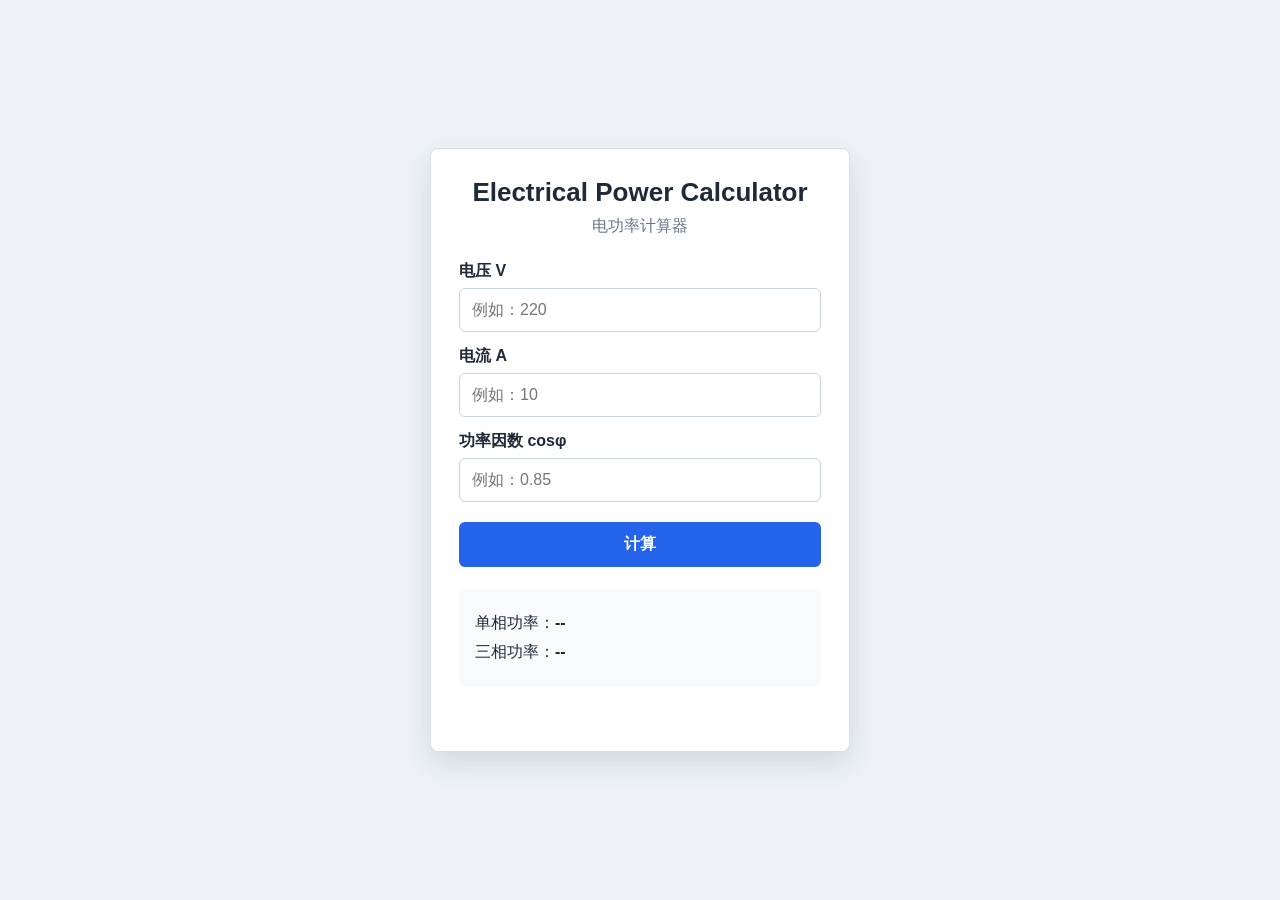
==== index.html @ 13ccb3d9 "Add electrical power calculator" ====
<!DOCTYPE html>
<html lang="zh-CN">
<head>
  <meta charset="UTF-8">
  <meta name="viewport" content="width=device-width, initial-scale=1.0">
  <title>Electrical Power Calculator</title>
  <link rel="stylesheet" href="style.css">
</head>
<body>
  <main class="app">
    <section class="calculator">
      <h1>Electrical Power Calculator</h1>
      <p class="subtitle">电功率计算器</p>

      <!-- 输入区域：用户填写电压、电流和功率因数 -->
      <label for="voltage">电压 V</label>
      <input id="voltage" type="number" min="0" step="0.01" placeholder="例如：220">

      <label for="current">电流 A</label>
      <input id="current" type="number" min="0" step="0.01" placeholder="例如：10">

      <label for="powerFactor">功率因数 cosφ</label>
      <input id="powerFactor" type="number" min="0" max="1" step="0.01" placeholder="例如：0.85">

      <button id="calculateBtn" type="button">计算</button>

      <!-- 结果区域：显示单相功率和三相功率 -->
      <div class="result">
        <p>单相功率：<strong id="singlePhasePower">--</strong></p>
        <p>三相功率：<strong id="threePhasePower">--</strong></p>
      </div>

      <p id="message" class="message"></p>
    </section>
  </main>

  <script src="script.js"></script>
</body>
</html>
---- style.css ----
* {
  box-sizing: border-box;
}

body {
  margin: 0;
  min-height: 100vh;
  font-family: Arial, "Microsoft YaHei", sans-serif;
  color: #1f2937;
  background: #eef2f7;
}

.app {
  min-height: 100vh;
  display: flex;
  align-items: center;
  justify-content: center;
  padding: 24px;
}

.calculator {
  width: 100%;
  max-width: 420px;
  padding: 28px;
  border: 1px solid #d8dee8;
  border-radius: 8px;
  background: #ffffff;
  box-shadow: 0 12px 28px rgba(31, 41, 55, 0.12);
}

h1 {
  margin: 0;
  font-size: 26px;
  text-align: center;
}

.subtitle {
  margin: 8px 0 24px;
  color: #64748b;
  text-align: center;
}

label {
  display: block;
  margin: 14px 0 6px;
  font-weight: 700;
}

input {
  width: 100%;
  padding: 12px;
  border: 1px solid #cbd5e1;
  border-radius: 6px;
  font-size: 16px;
}

input:focus {
  outline: 2px solid #2563eb;
  border-color: #2563eb;
}

button {
  width: 100%;
  margin-top: 20px;
  padding: 12px;
  border: 0;
  border-radius: 6px;
  color: #ffffff;
  background: #2563eb;
  font-size: 16px;
  font-weight: 700;
  cursor: pointer;
}

button:hover {
  background: #1d4ed8;
}

.result {
  margin-top: 22px;
  padding: 16px;
  border-radius: 6px;
  background: #f8fafc;
}

.result p {
  margin: 8px 0;
}

.message {
  min-height: 22px;
  margin: 14px 0 0;
  color: #dc2626;
  text-align: center;
}
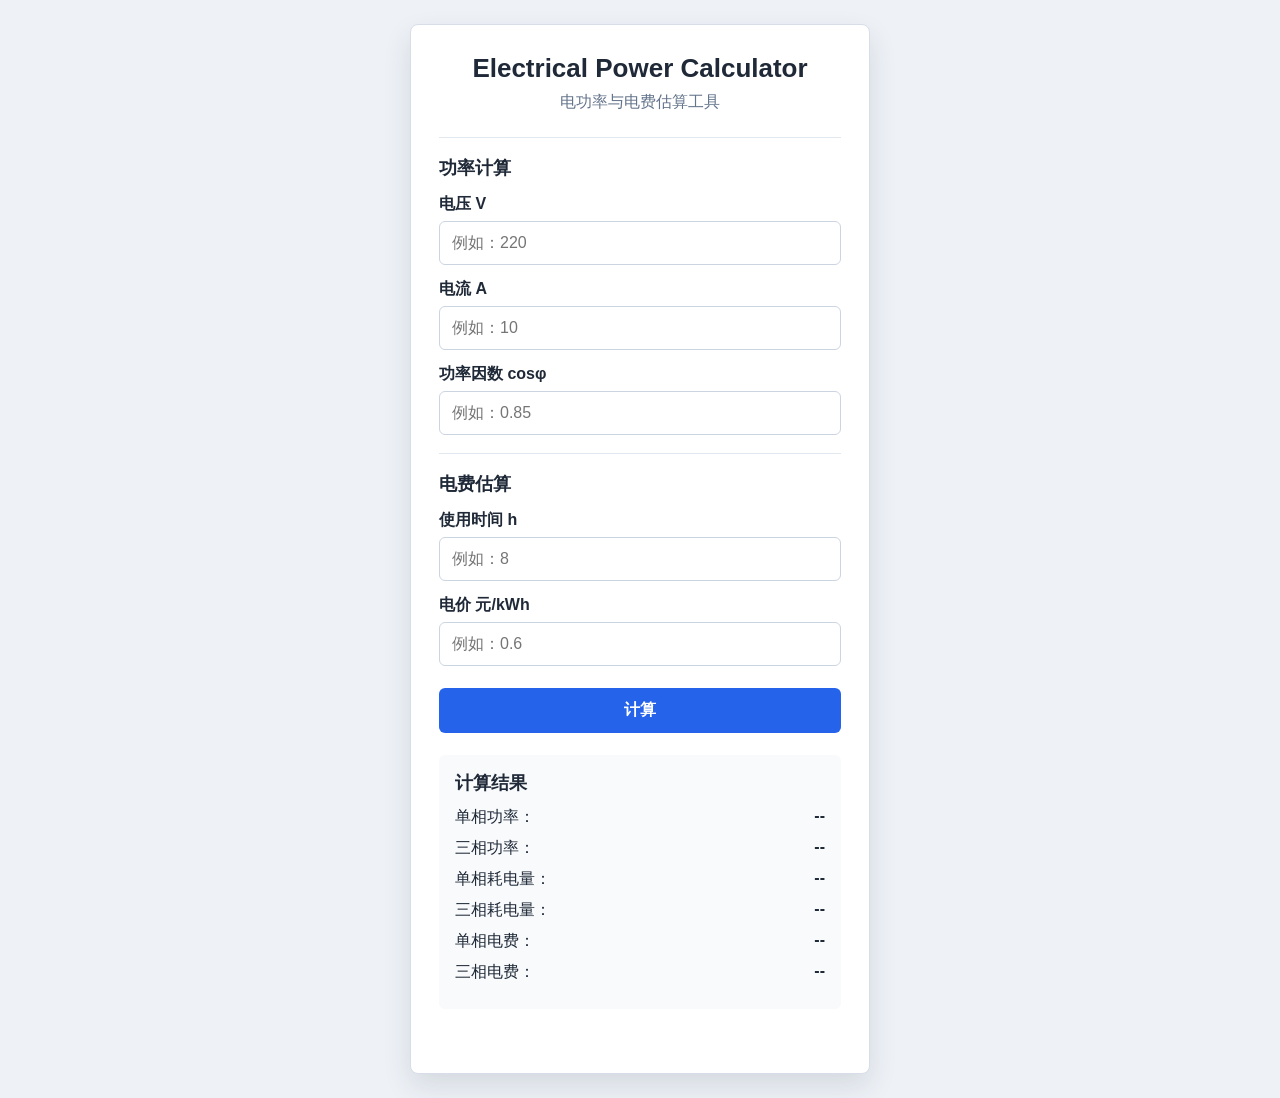
==== commit e6fe0494: "Add electricity cost calculation" ====
--- a/index.html
+++ b/index.html
@@ -10,24 +10,44 @@
   <main class="app">
     <section class="calculator">
       <h1>Electrical Power Calculator</h1>
-      <p class="subtitle">电功率计算器</p>
+      <p class="subtitle">电功率与电费估算工具</p>
 
-      <!-- 输入区域：用户填写电压、电流和功率因数 -->
-      <label for="voltage">电压 V</label>
-      <input id="voltage" type="number" min="0" step="0.01" placeholder="例如：220">
+      <div class="form-section">
+        <h2>功率计算</h2>
 
-      <label for="current">电流 A</label>
-      <input id="current" type="number" min="0" step="0.01" placeholder="例如：10">
+        <!-- 输入区域：用户填写电压、电流和功率因数 -->
+        <label for="voltage">电压 V</label>
+        <input id="voltage" type="number" min="0" step="0.01" placeholder="例如：220">
 
-      <label for="powerFactor">功率因数 cosφ</label>
-      <input id="powerFactor" type="number" min="0" max="1" step="0.01" placeholder="例如：0.85">
+        <label for="current">电流 A</label>
+        <input id="current" type="number" min="0" step="0.01" placeholder="例如：10">
+
+        <label for="powerFactor">功率因数 cosφ</label>
+        <input id="powerFactor" type="number" min="0" max="1" step="0.01" placeholder="例如：0.85">
+      </div>
+
+      <div class="form-section">
+        <h2>电费估算</h2>
+
+        <!-- 电费估算区域：用户填写使用时间和电价 -->
+        <label for="useHours">使用时间 h</label>
+        <input id="useHours" type="number" min="0" step="0.01" placeholder="例如：8">
+
+        <label for="price">电价 元/kWh</label>
+        <input id="price" type="number" min="0" step="0.01" placeholder="例如：0.6">
+      </div>
 
       <button id="calculateBtn" type="button">计算</button>
 
-      <!-- 结果区域：显示单相功率和三相功率 -->
+      <!-- 结果区域：显示功率、耗电量和电费 -->
       <div class="result">
+        <h2>计算结果</h2>
         <p>单相功率：<strong id="singlePhasePower">--</strong></p>
         <p>三相功率：<strong id="threePhasePower">--</strong></p>
+        <p>单相耗电量：<strong id="singlePhaseEnergy">--</strong></p>
+        <p>三相耗电量：<strong id="threePhaseEnergy">--</strong></p>
+        <p>单相电费：<strong id="singlePhaseCost">--</strong></p>
+        <p>三相电费：<strong id="threePhaseCost">--</strong></p>
       </div>
 
       <p id="message" class="message"></p>
--- a/style.css
+++ b/style.css
@@ -20,7 +20,7 @@
 
 .calculator {
   width: 100%;
-  max-width: 420px;
+  max-width: 460px;
   padding: 28px;
   border: 1px solid #d8dee8;
   border-radius: 8px;
@@ -34,10 +34,21 @@
   text-align: center;
 }
 
+h2 {
+  margin: 0 0 12px;
+  font-size: 18px;
+}
+
 .subtitle {
   margin: 8px 0 24px;
   color: #64748b;
   text-align: center;
+}
+
+.form-section {
+  margin-top: 18px;
+  padding-top: 18px;
+  border-top: 1px solid #e2e8f0;
 }
 
 label {
@@ -61,7 +72,7 @@
 
 button {
   width: 100%;
-  margin-top: 20px;
+  margin-top: 22px;
   padding: 12px;
   border: 0;
   border-radius: 6px;
@@ -84,7 +95,14 @@
 }
 
 .result p {
-  margin: 8px 0;
+  display: flex;
+  justify-content: space-between;
+  gap: 12px;
+  margin: 10px 0;
+}
+
+.result strong {
+  text-align: right;
 }
 
 .message {
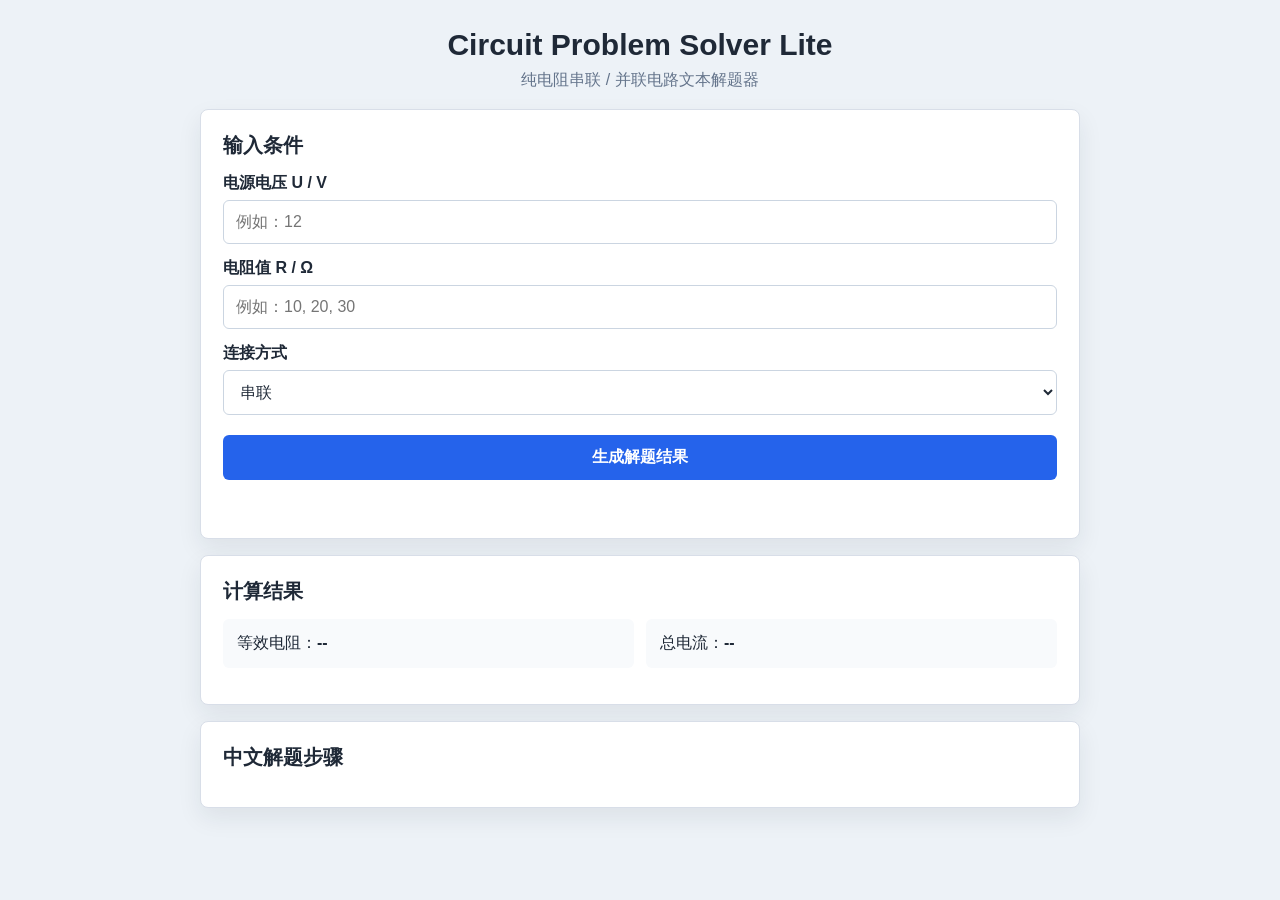
==== commit 772c8276: "Add circuit problem solver lite" ====
--- a/index.html
+++ b/index.html
@@ -3,54 +3,54 @@
 <head>
   <meta charset="UTF-8">
   <meta name="viewport" content="width=device-width, initial-scale=1.0">
-  <title>Electrical Power Calculator</title>
+  <title>Circuit Problem Solver Lite</title>
   <link rel="stylesheet" href="style.css">
 </head>
 <body>
   <main class="app">
-    <section class="calculator">
-      <h1>Electrical Power Calculator</h1>
-      <p class="subtitle">电功率与电费估算工具</p>
+    <section class="solver">
+      <header class="header">
+        <h1>Circuit Problem Solver Lite</h1>
+        <p>纯电阻串联 / 并联电路文本解题器</p>
+      </header>
 
-      <div class="form-section">
-        <h2>功率计算</h2>
+      <section class="panel">
+        <h2>输入条件</h2>
 
-        <!-- 输入区域：用户填写电压、电流和功率因数 -->
-        <label for="voltage">电压 V</label>
-        <input id="voltage" type="number" min="0" step="0.01" placeholder="例如：220">
+        <!-- 输入电源电压，单位为伏特 V -->
+        <label for="voltage">电源电压 U / V</label>
+        <input id="voltage" type="number" min="0" step="0.01" placeholder="例如：12">
 
-        <label for="current">电流 A</label>
-        <input id="current" type="number" min="0" step="0.01" placeholder="例如：10">
+        <!-- 输入多个电阻值，使用逗号分隔 -->
+        <label for="resistors">电阻值 R / Ω</label>
+        <input id="resistors" type="text" placeholder="例如：10, 20, 30">
 
-        <label for="powerFactor">功率因数 cosφ</label>
-        <input id="powerFactor" type="number" min="0" max="1" step="0.01" placeholder="例如：0.85">
-      </div>
+        <!-- 选择连接方式：串联或并联 -->
+        <label for="connectionType">连接方式</label>
+        <select id="connectionType">
+          <option value="series">串联</option>
+          <option value="parallel">并联</option>
+        </select>
 
-      <div class="form-section">
-        <h2>电费估算</h2>
+        <button id="solveBtn" type="button">生成解题结果</button>
+        <p id="message" class="message"></p>
+      </section>
 
-        <!-- 电费估算区域：用户填写使用时间和电价 -->
-        <label for="useHours">使用时间 h</label>
-        <input id="useHours" type="number" min="0" step="0.01" placeholder="例如：8">
+      <section class="panel result-panel">
+        <h2>计算结果</h2>
+        <div class="summary">
+          <p>等效电阻：<strong id="equivalentResistance">--</strong></p>
+          <p>总电流：<strong id="totalCurrent">--</strong></p>
+        </div>
 
-        <label for="price">电价 元/kWh</label>
-        <input id="price" type="number" min="0" step="0.01" placeholder="例如：0.6">
-      </div>
+        <!-- 每个电阻的电压和电流会由 JavaScript 自动生成 -->
+        <div id="resistorDetails" class="details"></div>
+      </section>
 
-      <button id="calculateBtn" type="button">计算</button>
-
-      <!-- 结果区域：显示功率、耗电量和电费 -->
-      <div class="result">
-        <h2>计算结果</h2>
-        <p>单相功率：<strong id="singlePhasePower">--</strong></p>
-        <p>三相功率：<strong id="threePhasePower">--</strong></p>
-        <p>单相耗电量：<strong id="singlePhaseEnergy">--</strong></p>
-        <p>三相耗电量：<strong id="threePhaseEnergy">--</strong></p>
-        <p>单相电费：<strong id="singlePhaseCost">--</strong></p>
-        <p>三相电费：<strong id="threePhaseCost">--</strong></p>
-      </div>
-
-      <p id="message" class="message"></p>
+      <section class="panel steps-panel">
+        <h2>中文解题步骤</h2>
+        <ol id="solutionSteps"></ol>
+      </section>
     </section>
   </main>
 
--- a/style.css
+++ b/style.css
@@ -7,48 +7,47 @@
   min-height: 100vh;
   font-family: Arial, "Microsoft YaHei", sans-serif;
   color: #1f2937;
-  background: #eef2f7;
+  background: #edf2f7;
 }
 
 .app {
   min-height: 100vh;
-  display: flex;
-  align-items: center;
-  justify-content: center;
-  padding: 24px;
+  padding: 28px;
 }
 
-.calculator {
+.solver {
   width: 100%;
-  max-width: 460px;
-  padding: 28px;
+  max-width: 880px;
+  margin: 0 auto;
+}
+
+.header {
+  margin-bottom: 18px;
+  text-align: center;
+}
+
+.header h1 {
+  margin: 0;
+  font-size: 30px;
+}
+
+.header p {
+  margin: 8px 0 0;
+  color: #64748b;
+}
+
+.panel {
+  margin-top: 16px;
+  padding: 22px;
   border: 1px solid #d8dee8;
   border-radius: 8px;
   background: #ffffff;
-  box-shadow: 0 12px 28px rgba(31, 41, 55, 0.12);
-}
-
-h1 {
-  margin: 0;
-  font-size: 26px;
-  text-align: center;
+  box-shadow: 0 10px 24px rgba(31, 41, 55, 0.08);
 }
 
 h2 {
-  margin: 0 0 12px;
-  font-size: 18px;
-}
-
-.subtitle {
-  margin: 8px 0 24px;
-  color: #64748b;
-  text-align: center;
-}
-
-.form-section {
-  margin-top: 18px;
-  padding-top: 18px;
-  border-top: 1px solid #e2e8f0;
+  margin: 0 0 14px;
+  font-size: 20px;
 }
 
 label {
@@ -57,22 +56,26 @@
   font-weight: 700;
 }
 
-input {
+input,
+select {
   width: 100%;
   padding: 12px;
   border: 1px solid #cbd5e1;
   border-radius: 6px;
+  color: #1f2937;
+  background: #ffffff;
   font-size: 16px;
 }
 
-input:focus {
+input:focus,
+select:focus {
   outline: 2px solid #2563eb;
   border-color: #2563eb;
 }
 
 button {
   width: 100%;
-  margin-top: 22px;
+  margin-top: 20px;
   padding: 12px;
   border: 0;
   border-radius: 6px;
@@ -87,27 +90,63 @@
   background: #1d4ed8;
 }
 
-.result {
-  margin-top: 22px;
-  padding: 16px;
-  border-radius: 6px;
-  background: #f8fafc;
-}
-
-.result p {
-  display: flex;
-  justify-content: space-between;
-  gap: 12px;
-  margin: 10px 0;
-}
-
-.result strong {
-  text-align: right;
-}
-
 .message {
   min-height: 22px;
   margin: 14px 0 0;
   color: #dc2626;
   text-align: center;
 }
+
+.summary {
+  display: grid;
+  grid-template-columns: repeat(2, minmax(0, 1fr));
+  gap: 12px;
+}
+
+.summary p,
+.detail-card {
+  margin: 0;
+  padding: 14px;
+  border-radius: 6px;
+  background: #f8fafc;
+}
+
+.details {
+  display: grid;
+  grid-template-columns: repeat(auto-fit, minmax(190px, 1fr));
+  gap: 12px;
+  margin-top: 14px;
+}
+
+.detail-card h3 {
+  margin: 0 0 10px;
+  font-size: 17px;
+}
+
+.detail-card p {
+  margin: 7px 0;
+}
+
+.steps-panel ol {
+  margin: 0;
+  padding-left: 22px;
+}
+
+.steps-panel li {
+  margin: 10px 0;
+  line-height: 1.6;
+}
+
+@media (max-width: 640px) {
+  .app {
+    padding: 18px;
+  }
+
+  .header h1 {
+    font-size: 24px;
+  }
+
+  .summary {
+    grid-template-columns: 1fr;
+  }
+}
